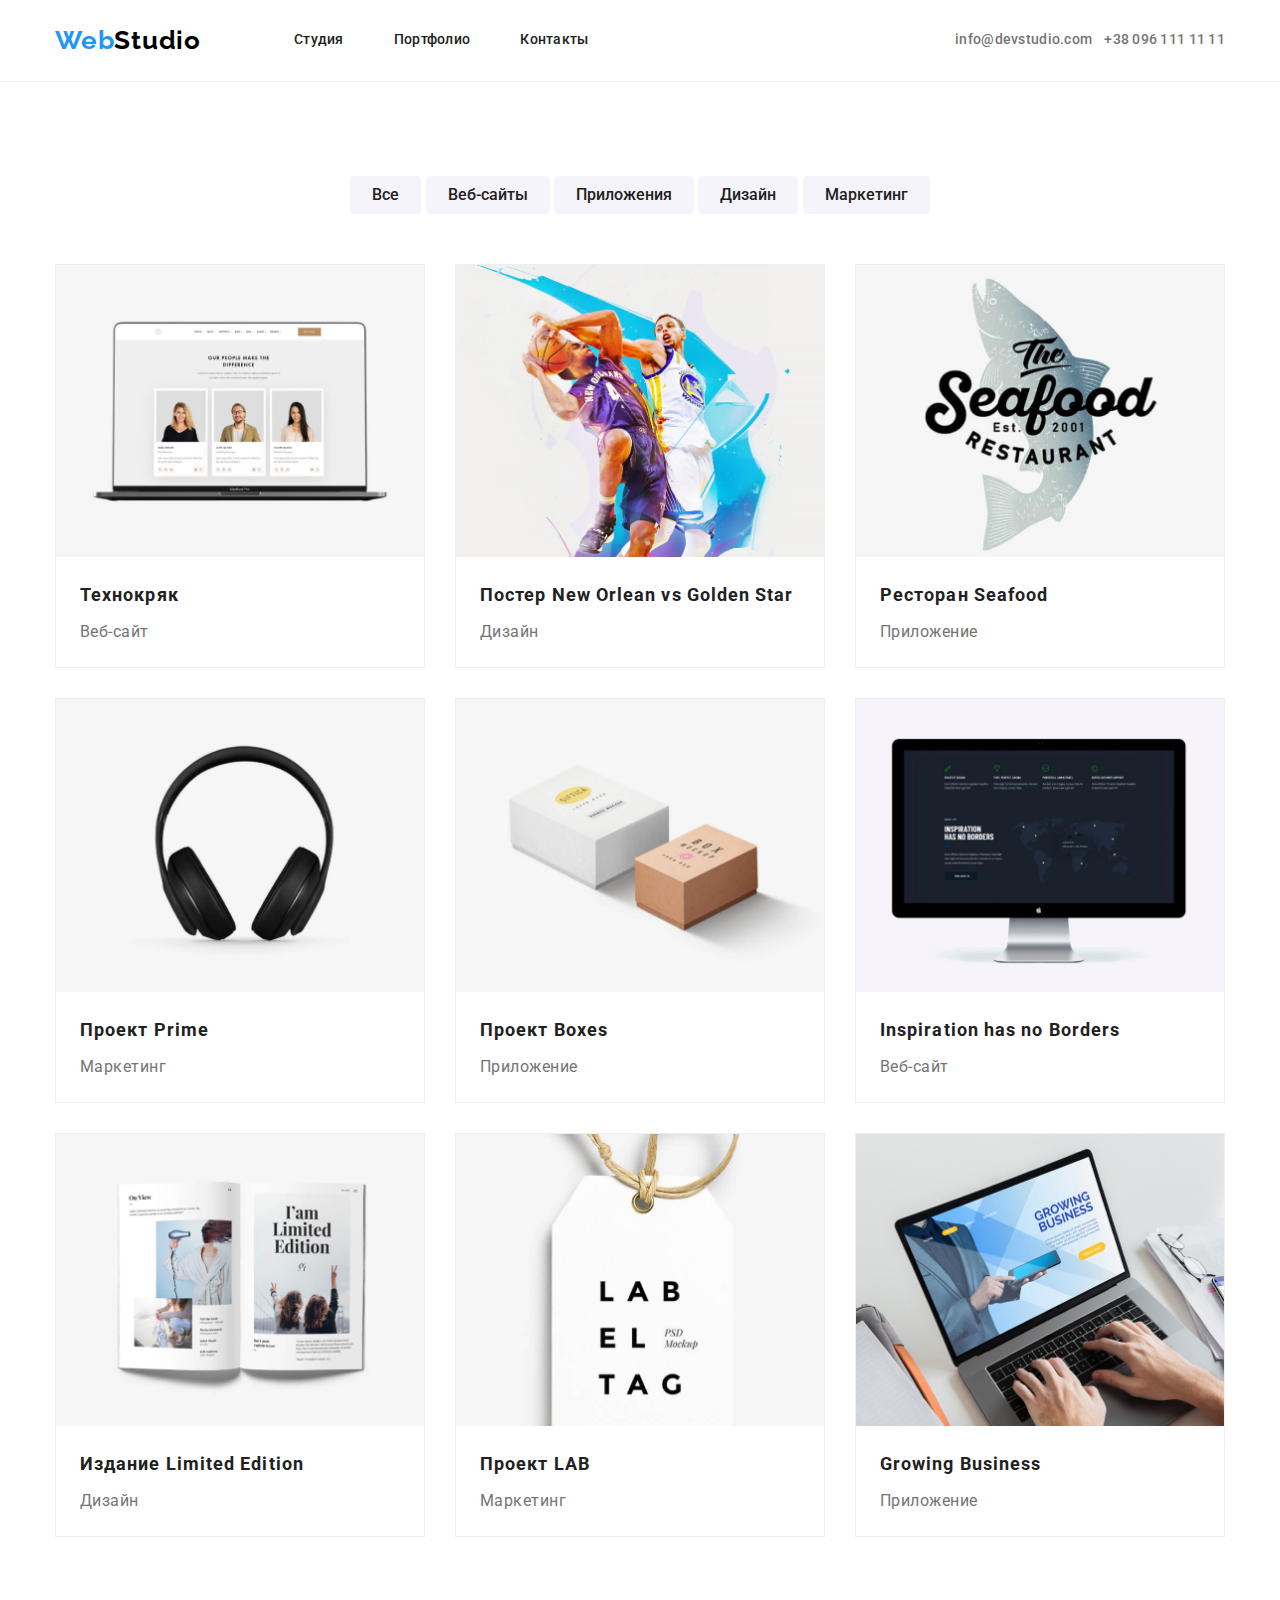
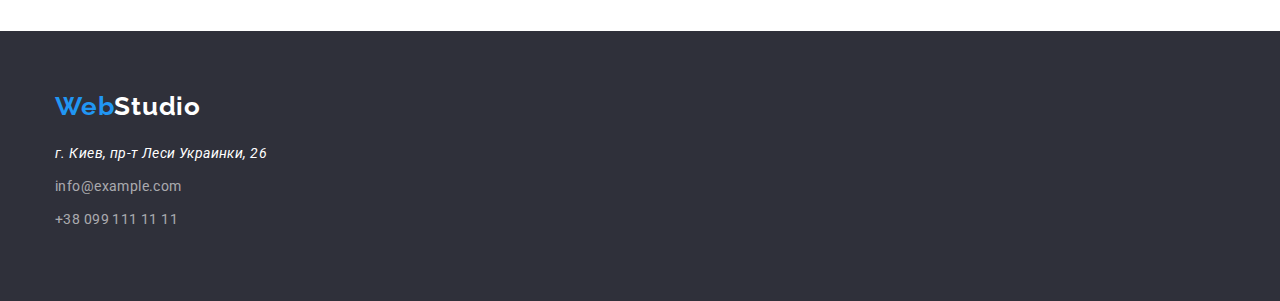
==== portfolio.html @ c539d8d0 "hw" ====
<!DOCTYPE html>
<html lang="ru">
  <head>
    <meta charset="UTF-8" />
    <meta http-equiv="X-UA-Compatible" content="IE=edge" />
    <meta name="viewport" content="width=device-width, initial-scale=1.0" />
    <title>Document</title>
    <link
      href="https://fonts.googleapis.com/css2?family=Raleway:wght@700&family=Roboto:wght@400;500;700;900&display=swap"
      rel="stylesheet"
    />
    <link
      rel="stylesheet"
      href="https://cdnjs.cloudflare.com/ajax/libs/modern-normalize/1.1.0/modern-normalize.min.css"
    />
    <link rel="stylesheet" href="css/style.css" />
  </head>
  <body>
    <header>
      <div class="container main-nav">
        <a class="logo" href="index.html" lang="en"
          >Web<span class="black_studio">Studio</span></a
        >
        <nav class="nav">
          <ul class="header_list">
            <li class="header_item">
              <a class="link" href="index.html">Студия</a>
            </li>
            <li class="header_item">
              <a class="link" href="./portfolio.html">Портфолио</a>
            </li>
            <li class="header_item">
              <a class="link" href="#contacts">Контакты</a>
            </li>
          </ul>
        </nav>
        <ul class="list_info">
          <li class="info_item">
            <a href="mailto:info@devstudio.com">info@devstudio.com</a>
          </li>
          <li class="info_item">
            <a href="tel:+380961111111">+38 096 111 11 11</a>
          </li>
        </ul>
      </div>
    </header>
    <main>
      <section class="portfolio">
        <div class="container">
          <h1 class="main_title">Portfolio</h1>
          <ul class="btn_list">
            <li class="btn_item"><button type="button">Все</button></li>
            <li class="btn_item">
              <button type="button">Веб-сайты</button>
            </li>
            <li class="btn_item">
              <button type="button">Приложения</button>
            </li>
            <li class="btn_item"><button type="button">Дизайн</button></li>
            <li class="btn_item">
              <button type="button">Маркетинг</button>
            </li>
          </ul>
        </div>
        <div class="container">
          <ul class="img_list">
            <li class="list_item_portfolio">
              <a href="portfolio.html"
                ><img
                  class="img_item_portfolio"
                  src="./images/portfolio1.jpg"
                  width="370"
                  alt="notebook"
                />
                <h2 class="portfolio_title">Технокряк</h2>
                <p class="text_item">Веб-сайт</p></a
              >
            </li>
            <li class="list_item_portfolio">
              <a href="portfolio.html"
                ><img
                  class="img_item_portfolio"
                  src="./images/portfolio2.jpg"
                  width="370"
                  alt="poster"
                />
                <h2 class="portfolio_title">
                  Постер New Orlean vs Golden Star
                </h2>
                <p class="text_item">Дизайн</p></a
              >
            </li>
            <li class="list_item_portfolio">
              <a href="portfolio.html"
                ><img
                  class="img_item_portfolio"
                  src="./images/portfolio3.jpg"
                  width="370"
                  alt="restaurant"
                />
                <h2 class="portfolio_title">Ресторан Seafood</h2>
                <p class="text_item">Приложение</p></a
              >
            </li>
            <li class="list_item_portfolio">
              <a href="portfolio.html">
                <img
                  class="img_item_portfolio"
                  src="./images/portfolio4.jpg"
                  width="370"
                  alt="headphones"
                />
                <h2 class="portfolio_title">Проект Prime</h2>
                <p class="text_item">Маркетинг</p></a
              >
            </li>
            <li class="list_item_portfolio">
              <a href="portfolio.html"
                ><img
                  class="img_item_portfolio"
                  src="./images/portfolio5.jpg"
                  width="370"
                  alt="boxes"
                />
                <h2 class="portfolio_title">Проект Boxes</h2>
                <p class="text_item">Приложение</p></a
              >
            </li>
            <li class="list_item_portfolio">
              <a href="portfolio.html"
                ><img
                  class="img_item_portfolio"
                  src="./images/portfolio6.jpg"
                  width="370"
                  alt="computer
            screen"
                />
                <h2 class="portfolio_title">Inspiration has no Borders</h2>
                <p class="text_item">Веб-сайт</p></a
              >
            </li>
            <li class="list_item_portfolio">
              <a href="portfolio.html">
                <img
                  class="img_item_portfolio"
                  src="./images/portfolio7.jpg"
                  width="370"
                  alt="book limited
            edition"
                />
                <h2 class="portfolio_title">Издание Limited Edition</h2>
                <p class="text_item">Дизайн</p></a
              >
            </li>
            <li class="list_item_portfolio">
              <a href="portfolio.html">
                <img
                  class="img_item_portfolio"
                  src="./images/portfolio8.jpg"
                  width="370"
                  alt="tag"
                />
                <h2 class="portfolio_title">Проект LAB</h2>
                <p class="text_item">Маркетинг</p></a
              >
            </li>
            <li class="list_item_portfolio">
              <a href="portfolio.html"
                ><img
                  class="img_item_portfolio"
                  src="./images/portfolio9.jpg"
                  width="370"
                  alt="typing text in notebook"
                />
                <h2 class="portfolio_title">Growing Business</h2>
                <p class="text_item">Приложение</p></a
              >
            </li>
          </ul>
        </div>
      </section>
    </main>
    <footer>
      <div class="container">
        <a class="footer logo" href="portfolio.html" lang="en"
          >Web<span class="white_studio">Studio</span></a
        >
        <address class="contacts" id="contacts">
          г. Киев, пр-т Леси Украинки, 26
        </address>
        <ul class="list_footer">
          <li><a href="mailto:info@example.com">info@example.com</a></li>
          <li><a href="tel:+3809991111111">+38 099 111 11 11</a></li>
        </ul>
      </div>
    </footer>
  </body>
</html>
---- css/style.css ----
body {
  font-family: Roboto, sans-serif;
  color: #212121;
}

li,
h2,
a {
  list-style: none;
  text-decoration: none;
  color: #212121;
}
h1,
h2,
h3,
h4,
h5,
h6,
ul,
p {
  margin-top: 0;
  margin-bottom: 0;
  padding-left: 0;
}

img {
  display: block;
  max-width: 100%;
  height: auto;
}

.section {
  padding-bottom: 94px;
  padding-top: 94px;
}

.section.function {
  padding-bottom: 0;
}

.section.team {
  background-color: #f5f4fa;
}

.portfolio {
  padding-top: 94px;
  padding-bottom: 94px;
  border-top: 1px solid #ececec;
}

.container {
  width: 1200px;
  padding-right: 15px;
  padding-left: 15px;
  margin-left: auto;
  margin-right: auto;
}

/* Общий header */

.main-nav {
  display: flex;
  align-items: center;
}

.logo {
  font-family: Raleway;
  font-size: 26px;
  font-weight: 700;

  line-height: 1.19;
  letter-spacing: 0.03em;
  text-align: left;
  color: #2196f3;

  padding-top: 25px;
  padding-bottom: 25px;
}

.black_studio {
  font-size: 26px;
  font-weight: 700;
  line-height: 1.19;
  letter-spacing: 0.03em;
  color: #000000;
}

.nav {
  margin-left: 93px;
}

.header_list {
  font-size: 14px;
  font-weight: 500;
  line-height: 1.14;
  letter-spacing: 0.02em;

  display: flex;
}

.header_item .link {
  display: block;
  padding-top: 10px;
  padding-bottom: 10px;
}

.header_item:not(:last-child) {
  margin-right: 50px;
}

.list_info {
  display: flex;
  margin-left: auto;
}

.info_item:not(:last-child) {
  margin-right: 12px;
}

.main_title {
  position: absolute;
  clip: rect(0, 0, 0, 0);
  width: 1px;
  height: 1px;
  margin: -1px;
}

.btn_list {
  font-size: 16px;
  font-weight: 500;
  line-height: 1.62;
  letter-spacing: 0.03em;
  text-align: center;
}

.btn_item {
  display: inline-block;
  margin-bottom: 50px;
}

.header_item a,
.info_item a {
  text-decoration: none;
  color: #212121;
}

.header_item a:focus,
.header_item a:hover {
  color: #2196f3;
}

.list_info {
  font-family: Roboto;
  font-weight: 500;
  font-size: 14px;
  line-height: 1.14;
  letter-spacing: 0.02em;
  margin-top: 0;
  margin-bottom: 0;
}

.info_item a {
  color: #757575;
  font-family: Roboto;
  font-size: 14px;
  font-weight: 500;
  line-height: 1.14;
  letter-spacing: 0.02em;
}

.info_item a:focus,
.info_item a:hover {
  color: #2196f3;
}

/* Studio main */

.hero {
  background-color: #2f303a;
  color: #ffffff;
  margin-top: 0;
  margin-bottom: 0;
  text-align: center;
  padding-top: 200px;
  padding-bottom: 200px;
}

.hero h1 {
  font-family: Roboto;
  font-size: 44px;
  font-weight: 900;
  line-height: 1.36;
  letter-spacing: 0.06em;
  text-transform: uppercase;

  max-width: 650px;
  margin: 0 auto;
  margin-bottom: 30px;
}

.hero_button:hover,
.hero_button:focus {
  background-color: #188ce8;
}

.hero_button {
  display: inline-block;
  font-family: Roboto;
  font-size: 16px;
  font-weight: 700;
  line-height: 1.87;
  letter-spacing: 0.06em;
  border-radius: 4px;
  background-color: #2196f3;
  color: #ffffff;
  border: 0;
  width: 200px;
  height: 50px;
}

.function_title {
  position: absolute;
  clip: rect(0 0 0 0);
  width: 1px;
  height: 1px;
  margin: -1px;
}

.function_list {
  display: flex;
  justify-content: space-between;
}

.function_item {
  width: 270px;
}

.function_item > h3 {
  font-family: Roboto;
  font-size: 14px;
  font-weight: 700;
  line-height: 1.14;
  letter-spacing: 0.03em;
  text-align: left;
  text-transform: uppercase;
  color: #212121;
  margin-bottom: 10px;
}

.function_text {
  font-family: Roboto;
  font-size: 14px;
  font-weight: 400;
  line-height: 1.71;
  letter-spacing: 0.03em;
  text-align: left;
  color: #757575;
}

.classes_list {
  display: flex;
}

.img_classes {
  width: 370px;
}

.classes_item:not(:last-child) {
  margin-right: 30px;
}

/* Section "Наша команда" */

.main_heading {
  font-size: 36px;
  line-height: 1.16;
  text-align: center;
  letter-spacing: 0.03em;
  margin-bottom: 50px;
}

.team_list {
  display: flex;
}

.team_item {
  background-color: #ffffff;
  box-shadow: 0px 1px 3px rgba(0, 0, 0, 0.12), 0px 1px 1px rgba(0, 0, 0, 0.14),
    0px 2px 1px rgba(0, 0, 0, 0.2);
  border-radius: 0px 0px 4px 4px;
}

.img_team {
  width: 270px;

  margin-bottom: 30px;
}

.team_item:not(:last-child) {
  margin-right: 30px;
}

.team_item > h3 {
  font-family: Roboto;
  font-size: 16px;
  font-weight: 500;
  line-height: 1.18;
  letter-spacing: 0.03em;
  text-align: center;
  color: #212121;

  margin-bottom: 10px;
}

.team_item > p {
  font-family: Roboto;
  font-size: 16px;
  font-weight: 400;
  line-height: 1.18;
  letter-spacing: 0.03em;
  text-align: center;
  color: #757575;

  margin-bottom: 30px;
}

/* Общий footer */

footer {
  background-color: #2f303a;
  padding-top: 60px;
  padding-bottom: 60px;
}

address {
  font-family: Roboto;
  font-size: 14px;
  line-height: 1.71;
  letter-spacing: 0.03em;
  color: #ffffff;
}

.footer.logo {
  display: inline-block;
  margin-bottom: 20px;
  padding: 0;
}

.contacts {
  margin-bottom: 9px;
}

.white_studio {
  font-family: Raleway;
  font-size: 26px;
  font-weight: 700;
  line-height: 1.19;
  letter-spacing: 0.03em;
  color: #ffffff;
}

.list_footer a {
  display: inline-block;
  font-family: Roboto;
  font-size: 14px;
  font-weight: 400;
  line-height: 1.71;
  letter-spacing: 0.03em;
  text-align: left;
  color: rgba(255, 255, 255, 0.6);
  margin-bottom: 9px;
}

/* Portfolio main */

.btn_item > button {
  cursor: pointer;
  font-family: Roboto;
  font-weight: 500;
  font-size: 16px;
  line-height: 1.62;
  background-color: #f5f4fa;
  color: #212121;
  border: none;
  border-radius: 4px;
  height: 38px;
  padding-right: 22px;
  padding-left: 22px;
}

.btn_item > button:focus,
.btn_item > button:hover {
  color: #ffffff;
  background-color: #2196f3;

  box-shadow: 0px 3px 1px rgba(0, 0, 0, 0.1), 0px 1px 2px rgba(0, 0, 0, 0.08),
    0px 2px 2px rgba(0, 0, 0, 0.12);
}

.list_item_portfolio {
  width: 370px;
  margin-right: 30px;
  border: 1px solid #eeeeee;
}

.img_list {
  display: flex;
  flex-wrap: wrap;
}

.list_item_portfolio > a {
  display: inline-block;
}

.list_item_portfolio:nth-child(-n + 6) {
  margin-bottom: 30px;
}

.list_item_portfolio:nth-child(3n) {
  margin-right: 0;
}

.img_item_portfolio {
  min-width: 370;
  margin-bottom: 20px;
}

.text_item {
  font-family: Roboto;
  font-size: 16px;
  font-weight: 400;
  line-height: 1.87;
  letter-spacing: 0.03em;
  color: #757575;
  margin-bottom: 20px;
  margin-left: 24px;
  margin-right: 24px;
}

.portfolio_title {
  font-size: 18px;
  font-weight: 700;
  line-height: 2;
  letter-spacing: 0.06em;
  margin-bottom: 4px;
  padding-left: 24px;
  padding-right: 24px;
}
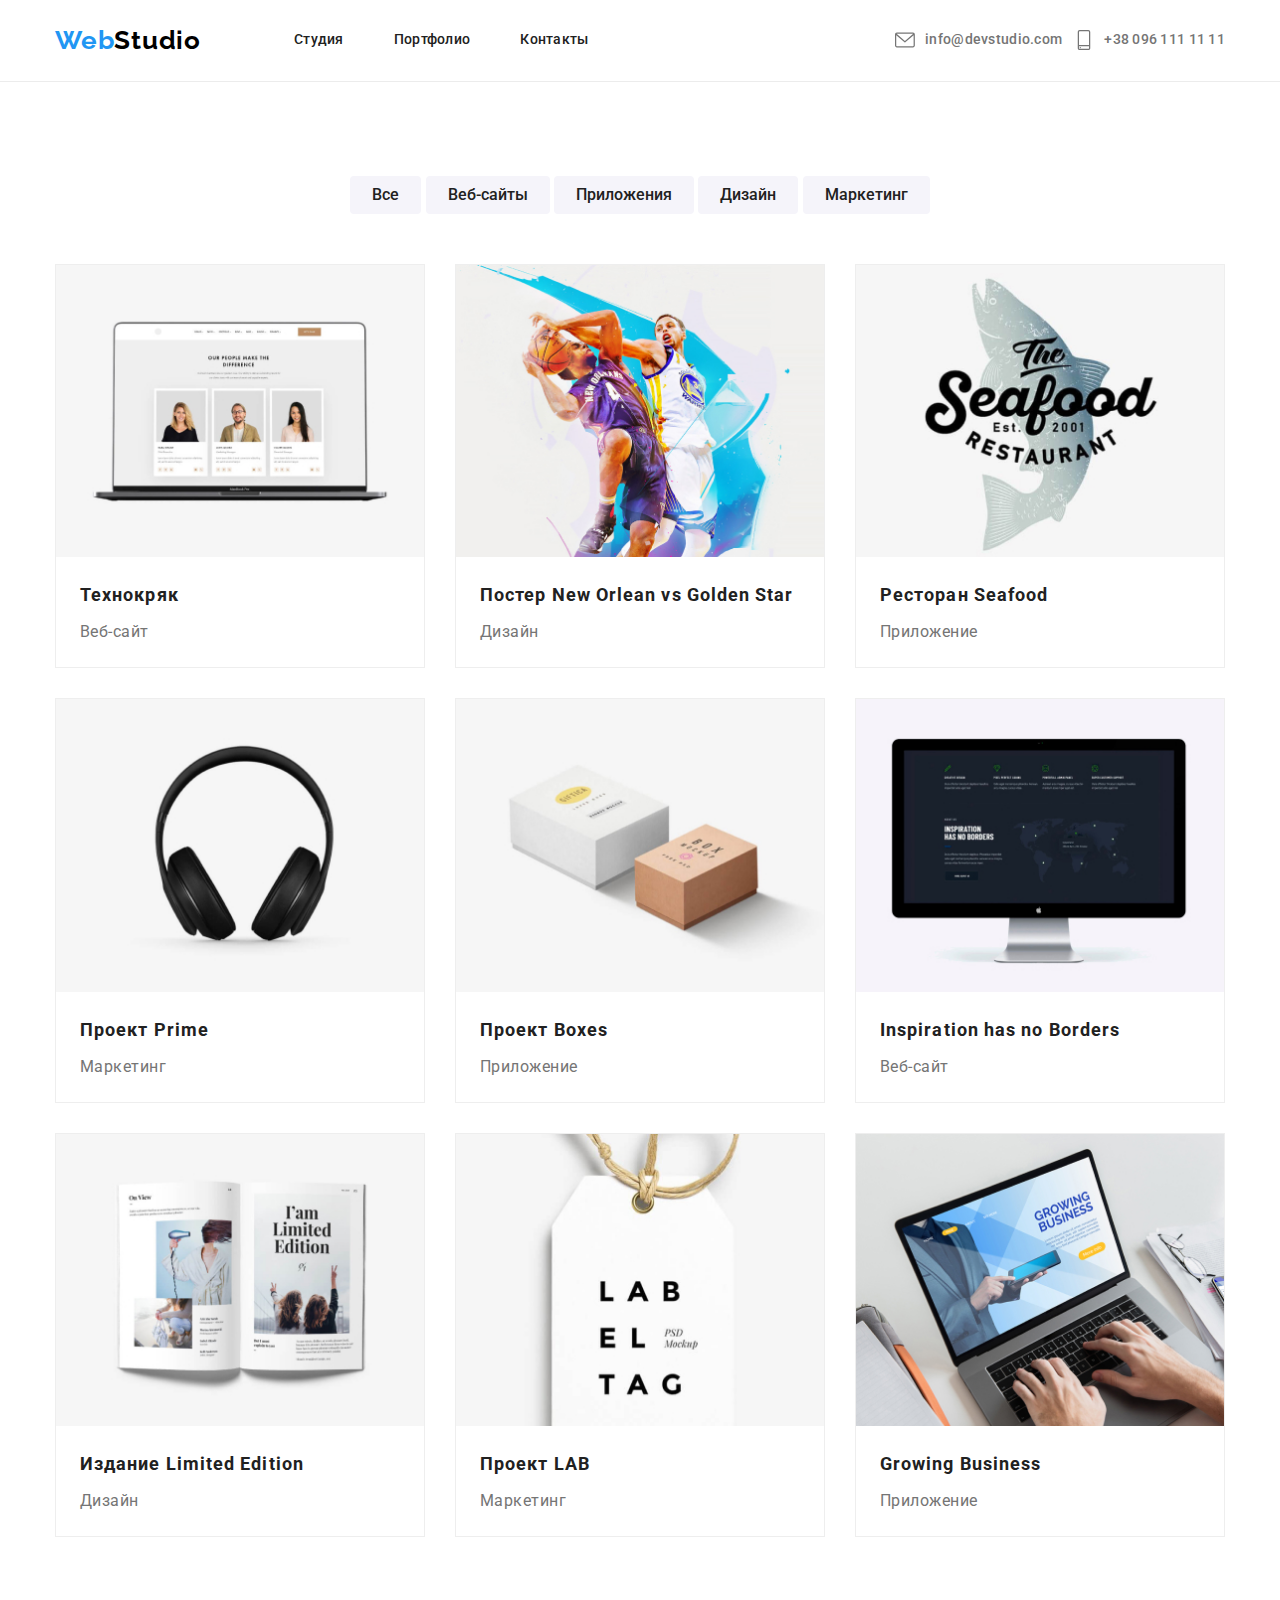
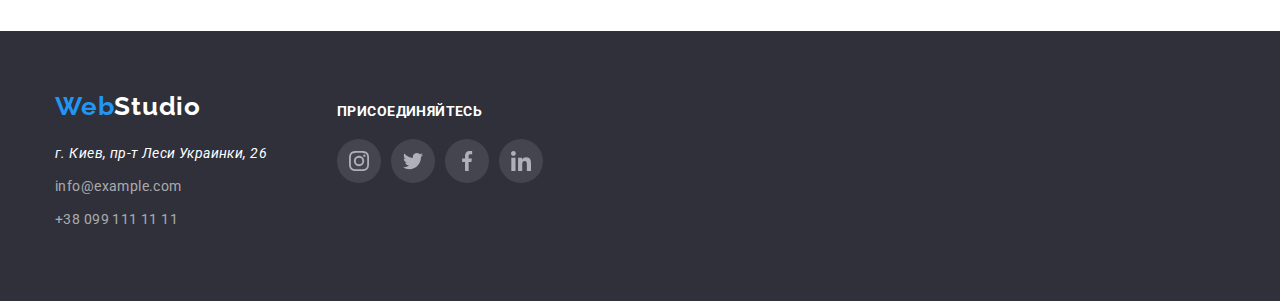
==== commit f42780ed: "svg elements" ====
--- a/portfolio.html
+++ b/portfolio.html
@@ -36,10 +36,22 @@
         </nav>
         <ul class="list_info">
           <li class="info_item">
-            <a href="mailto:info@devstudio.com">info@devstudio.com</a>
+            <a class="info_link" href="mailto:info@devstudio.com"
+              ><svg class="info_icon">
+                <use
+                  href="./images/symbol-defs1.svg#icon-envelope-hover"
+                ></use></svg
+              >info@devstudio.com</a
+            >
           </li>
           <li class="info_item">
-            <a href="tel:+380961111111">+38 096 111 11 11</a>
+            <a class="info_link" href="tel:+380961111111"
+              ><svg class="info_icon">
+                <use
+                  href="./images/symbol-defs1.svg#icon-smartphone"
+                ></use></svg
+              >+38 096 111 11 11</a
+            >
           </li>
         </ul>
       </div>
@@ -181,17 +193,57 @@
       </section>
     </main>
     <footer>
-      <div class="container">
-        <a class="footer logo" href="portfolio.html" lang="en"
-          >Web<span class="white_studio">Studio</span></a
-        >
-        <address class="contacts" id="contacts">
-          г. Киев, пр-т Леси Украинки, 26
-        </address>
-        <ul class="list_footer">
-          <li><a href="mailto:info@example.com">info@example.com</a></li>
-          <li><a href="tel:+3809991111111">+38 099 111 11 11</a></li>
-        </ul>
+      <div class="container footer">
+        <div class="footer_contacts">
+          <a class="footer logo" href="index.html" lang="en"
+            >Web<span class="white_studio">Studio</span></a
+          >
+          <address class="contacts" id="contacts">
+            г. Киев, пр-т Леси Украинки, 26
+          </address>
+          <ul class="list_footer">
+            <li><a href="mailto:info@example.com">info@example.com</a></li>
+            <li><a href="tel:+3809991111111">+38 099 111 11 11</a></li>
+          </ul>
+        </div>
+
+        <div class="footer_icons">
+          <h2>Присоединяйтесь</h2>
+          <ul class="icon_list">
+            <li class="footer icon_item">
+              <a class="footer icon_link"
+                ><svg class="footer icon">
+                  <use
+                    href="./images/symbol-defs1.svg#icon-instagram2"
+                  ></use></svg
+              ></a>
+            </li>
+            <li class="footer icon_item">
+              <a class="footer icon_link"
+                ><svg class="footer icon">
+                  <use
+                    href="./images/symbol-defs1.svg#icon-twitter1"
+                  ></use></svg
+              ></a>
+            </li>
+            <li class="footer icon_item">
+              <a class="footer icon_link"
+                ><svg class="footer icon">
+                  <use
+                    href="./images/symbol-defs1.svg#icon-facebook1"
+                  ></use></svg
+              ></a>
+            </li>
+            <li class="footer icon_item">
+              <a class="footer icon_link"
+                ><svg class="footer icon">
+                  <use
+                    href="./images/symbol-defs1.svg#icon-linkedin1"
+                  ></use></svg
+              ></a>
+            </li>
+          </ul>
+        </div>
       </div>
     </footer>
   </body>
--- a/css/style.css
+++ b/css/style.css
@@ -117,6 +117,23 @@
   margin-right: 12px;
 }
 
+.info_link:focus,
+.info_link:hover {
+  color: #2196f3;
+}
+
+.info_icon {
+  width: 20px;
+  height: 20px;
+  fill: #757575;
+  margin-right: 10px;
+}
+
+.info_link:hover .info_icon,
+.info_icon:focus {
+  fill: #2196f3;
+}
+
 .main_title {
   position: absolute;
   clip: rect(0, 0, 0, 0);
@@ -160,6 +177,9 @@
 }
 
 .info_item a {
+  display: inline-block;
+  display: flex;
+  align-items: center;
   color: #757575;
   font-family: Roboto;
   font-size: 14px;
@@ -168,16 +188,19 @@
   letter-spacing: 0.02em;
 }
 
-.info_item a:focus,
-.info_item a:hover {
-  color: #2196f3;
-}
-
 /* Studio main */
 
 .hero {
+  background-image: linear-gradient(
+      to right,
+      rgba(47, 48, 58, 0.4),
+      rgba(47, 48, 58, 0.4)
+    ),
+    url(../images/bcg_hero.jpg);
   background-color: #2f303a;
   color: #ffffff;
+
+  max-width: 1600px;
   margin-top: 0;
   margin-bottom: 0;
   text-align: center;
@@ -235,6 +258,23 @@
   width: 270px;
 }
 
+.function_icon {
+  border-radius: 4px;
+  background-color: #f5f4fa;
+  width: 270px;
+  padding-top: 25px;
+  padding-bottom: 25px;
+  margin-bottom: 30px;
+}
+
+.function_icon > svg {
+  margin-left: auto;
+  margin-right: auto;
+  display: block;
+  width: 70px;
+  height: 70px;
+}
+
 .function_item > h3 {
   font-family: Roboto;
   font-size: 14px;
@@ -259,6 +299,7 @@
 
 .classes_list {
   display: flex;
+  margin-top: 50px;
 }
 
 .img_classes {
@@ -267,6 +308,46 @@
 
 .classes_item:not(:last-child) {
   margin-right: 30px;
+}
+
+.clients > h2 {
+  text-align: center;
+  margin-bottom: 50px;
+  font-size: 36px;
+  line-height: 1.16;
+  letter-spacing: 0.03em;
+}
+
+.client_list {
+  display: flex;
+}
+
+.client_list_item {
+  margin-left: auto;
+  margin-right: auto;
+}
+
+.client_link {
+  display: inline-block;
+  padding: 16px 32px;
+  border: #afb1b8 1px solid;
+  border-radius: 4px;
+}
+
+.client_icon {
+  width: 106px;
+  height: 60px;
+  fill: #afb1b8;
+}
+
+.client_link:hover,
+.client_link:focus {
+  border: #2196f3 1px solid;
+}
+
+.client_link:hover .client_icon,
+.client_icon:focus {
+  fill: #2196f3;
 }
 
 /* Section "Наша команда" */
@@ -324,6 +405,46 @@
   margin-bottom: 30px;
 }
 
+.icon_list {
+  display: flex;
+  justify-content: center;
+  margin-bottom: 30px;
+}
+
+.icon_item:not(:last-child) {
+  margin-right: 10px;
+}
+
+.icon_item {
+  width: 44px;
+  height: 44px;
+}
+
+.icon_link {
+  border-radius: 50%;
+  width: 100%;
+  height: 100%;
+  display: flex;
+  justify-content: center;
+  align-items: center;
+}
+
+.icon {
+  width: 20px;
+  height: 20px;
+  fill: #afb1b8;
+}
+
+.icon_link:hover,
+.icon_link:focus {
+  background-color: #2196f3;
+}
+
+.icon_link:hover .icon,
+.icon_link:focus .icon {
+  fill: #ffffff;
+}
+
 /* Общий footer */
 
 footer {
@@ -369,6 +490,35 @@
   text-align: left;
   color: rgba(255, 255, 255, 0.6);
   margin-bottom: 9px;
+}
+
+.container.footer {
+  display: flex;
+}
+
+.footer_icons {
+  display: block;
+  margin-left: 70px;
+  margin-top: 12px;
+}
+
+.footer_icons > h2 {
+  margin-bottom: 20px;
+  text-transform: uppercase;
+  font-size: 14px;
+  color: #fff;
+  line-height: 16px;
+  letter-spacing: 0.03em;
+}
+
+.footer.icon_link {
+  background-color: rgba(255, 255, 255, 0.1);
+  border-radius: 50%;
+}
+
+.footer.icon_link:hover,
+.footer.icon_link:focus {
+  background-color: #2196f3;
 }
 
 /* Portfolio main */
@@ -403,6 +553,11 @@
   border: 1px solid #eeeeee;
 }
 
+.list_item_portfolio:hover,
+.list_item_portfolio:focus {
+  box-shadow: 0px 4px 4px 0px #00000040;
+}
+
 .img_list {
   display: flex;
   flex-wrap: wrap;
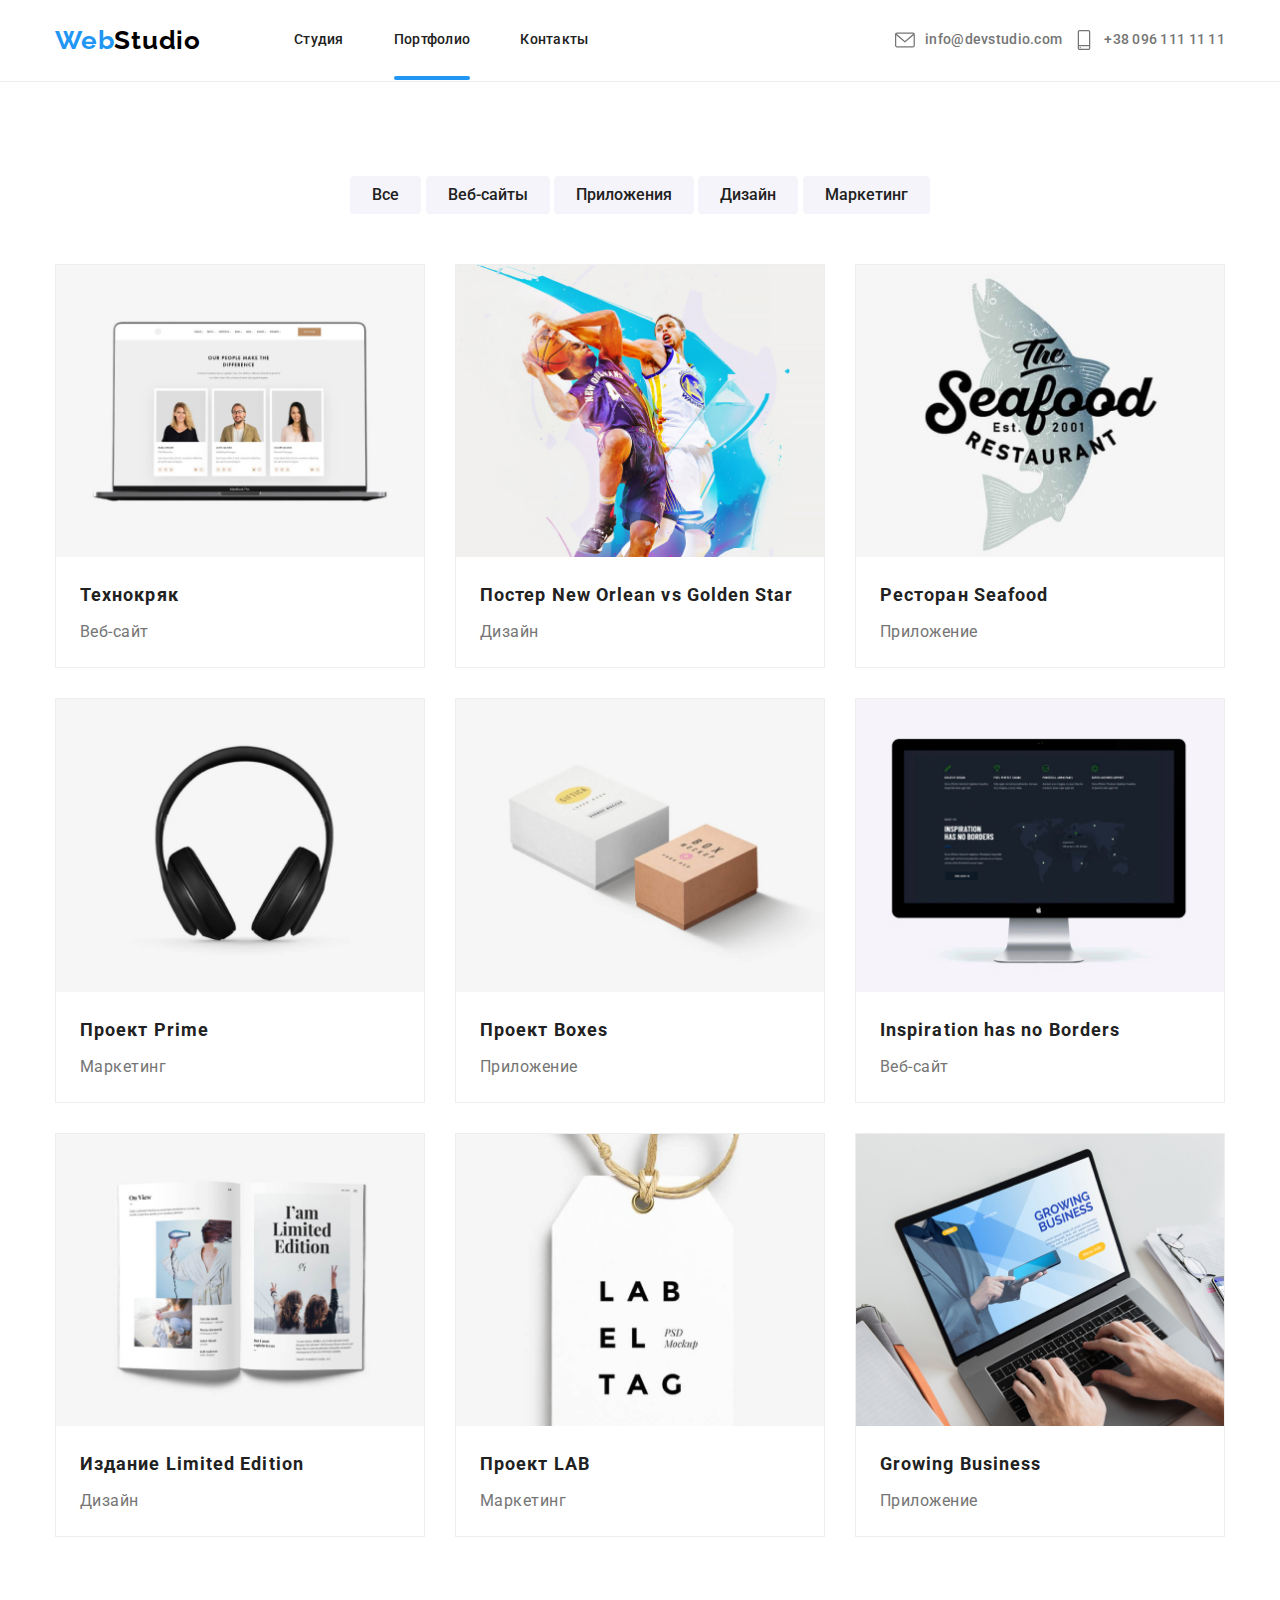
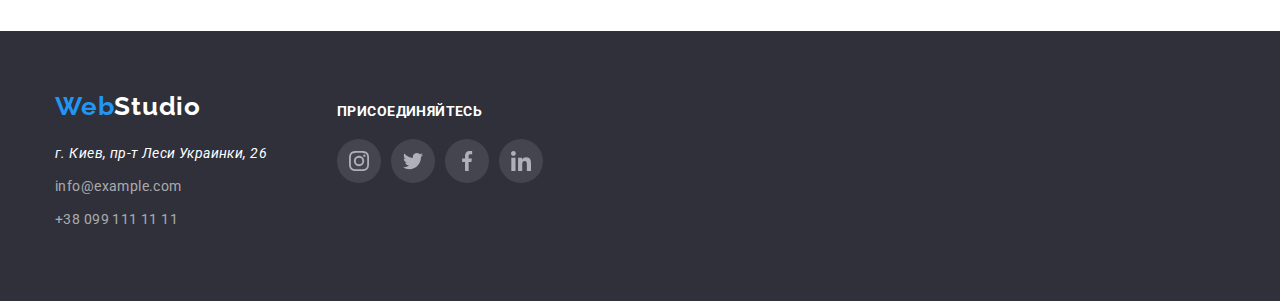
==== commit 9ad88acb: "new commit" ====
--- a/portfolio.html
+++ b/portfolio.html
@@ -27,7 +27,7 @@
               <a class="link" href="index.html">Студия</a>
             </li>
             <li class="header_item">
-              <a class="link" href="./portfolio.html">Портфолио</a>
+              <a class="link link_style" href="./portfolio.html">Портфолио</a>
             </li>
             <li class="header_item">
               <a class="link" href="#contacts">Контакты</a>
@@ -78,24 +78,38 @@
           <ul class="img_list">
             <li class="list_item_portfolio">
               <a href="portfolio.html"
-                ><img
-                  class="img_item_portfolio"
-                  src="./images/portfolio1.jpg"
-                  width="370"
-                  alt="notebook"
-                />
+                ><div class="item_wrapper">
+                  <img
+                    class="img_item_portfolio"
+                    src="./images/portfolio1.jpg"
+                    width="370"
+                    alt="notebook"
+                  />
+                  <p>
+                    Технокряк это современная площадка распространения
+                    коронавируса. Компании используют эту платформу для
+                    цифрового шпионажа и атак на защищённые сервера конкурентов.
+                  </p>
+                </div>
                 <h2 class="portfolio_title">Технокряк</h2>
                 <p class="text_item">Веб-сайт</p></a
               >
             </li>
             <li class="list_item_portfolio">
               <a href="portfolio.html"
-                ><img
-                  class="img_item_portfolio"
-                  src="./images/portfolio2.jpg"
-                  width="370"
-                  alt="poster"
-                />
+                ><div class="item_wrapper">
+                  <img
+                    class="img_item_portfolio"
+                    src="./images/portfolio2.jpg"
+                    width="370"
+                    alt="poster"
+                  />
+                  <p>
+                    Технокряк это современная площадка распространения
+                    коронавируса. Компании используют эту платформу для
+                    цифрового шпионажа и атак на защищённые сервера конкурентов.
+                  </p>
+                </div>
                 <h2 class="portfolio_title">
                   Постер New Orlean vs Golden Star
                 </h2>
@@ -104,86 +118,138 @@
             </li>
             <li class="list_item_portfolio">
               <a href="portfolio.html"
-                ><img
-                  class="img_item_portfolio"
-                  src="./images/portfolio3.jpg"
-                  width="370"
-                  alt="restaurant"
-                />
+                ><div class="item_wrapper">
+                  <img
+                    class="img_item_portfolio"
+                    src="./images/portfolio3.jpg"
+                    width="370"
+                    alt="restaurant"
+                  />
+                  <p>
+                    Технокряк это современная площадка распространения
+                    коронавируса. Компании используют эту платформу для
+                    цифрового шпионажа и атак на защищённые сервера конкурентов.
+                  </p>
+                </div>
                 <h2 class="portfolio_title">Ресторан Seafood</h2>
                 <p class="text_item">Приложение</p></a
               >
             </li>
             <li class="list_item_portfolio">
-              <a href="portfolio.html">
-                <img
-                  class="img_item_portfolio"
-                  src="./images/portfolio4.jpg"
-                  width="370"
-                  alt="headphones"
-                />
+              <a href="portfolio.html"
+                ><div class="item_wrapper">
+                  <img
+                    class="img_item_portfolio"
+                    src="./images/portfolio4.jpg"
+                    width="370"
+                    alt="headphones"
+                  />
+                  <p>
+                    Технокряк это современная площадка распространения
+                    коронавируса. Компании используют эту платформу для
+                    цифрового шпионажа и атак на защищённые сервера конкурентов.
+                  </p>
+                </div>
+
                 <h2 class="portfolio_title">Проект Prime</h2>
                 <p class="text_item">Маркетинг</p></a
               >
             </li>
             <li class="list_item_portfolio">
               <a href="portfolio.html"
-                ><img
-                  class="img_item_portfolio"
-                  src="./images/portfolio5.jpg"
-                  width="370"
-                  alt="boxes"
-                />
+                ><div class="item_wrapper">
+                  <img
+                    class="img_item_portfolio"
+                    src="./images/portfolio5.jpg"
+                    width="370"
+                    alt="boxes"
+                  />
+                  <p>
+                    Технокряк это современная площадка распространения
+                    коронавируса. Компании используют эту платформу для
+                    цифрового шпионажа и атак на защищённые сервера конкурентов.
+                  </p>
+                </div>
                 <h2 class="portfolio_title">Проект Boxes</h2>
                 <p class="text_item">Приложение</p></a
               >
             </li>
             <li class="list_item_portfolio">
               <a href="portfolio.html"
-                ><img
-                  class="img_item_portfolio"
-                  src="./images/portfolio6.jpg"
-                  width="370"
-                  alt="computer
+                ><div class="item_wrapper">
+                  <img
+                    class="img_item_portfolio"
+                    src="./images/portfolio6.jpg"
+                    width="370"
+                    alt="computer
             screen"
-                />
+                  />
+                  <p>
+                    Технокряк это современная площадка распространения
+                    коронавируса. Компании используют эту платформу для
+                    цифрового шпионажа и атак на защищённые сервера конкурентов.
+                  </p>
+                </div>
                 <h2 class="portfolio_title">Inspiration has no Borders</h2>
                 <p class="text_item">Веб-сайт</p></a
               >
             </li>
             <li class="list_item_portfolio">
-              <a href="portfolio.html">
-                <img
-                  class="img_item_portfolio"
-                  src="./images/portfolio7.jpg"
-                  width="370"
-                  alt="book limited
-            edition"
-                />
+              <a href="portfolio.html"
+                ><div class="item_wrapper">
+                  <img
+                    class="img_item_portfolio"
+                    src="./images/portfolio7.jpg"
+                    width="370"
+                    alt="book limited
+          edition"
+                  />
+                  <p>
+                    Технокряк это современная площадка распространения
+                    коронавируса. Компании используют эту платформу для
+                    цифрового шпионажа и атак на защищённые сервера конкурентов.
+                  </p>
+                </div>
+
                 <h2 class="portfolio_title">Издание Limited Edition</h2>
                 <p class="text_item">Дизайн</p></a
               >
             </li>
             <li class="list_item_portfolio">
-              <a href="portfolio.html">
-                <img
-                  class="img_item_portfolio"
-                  src="./images/portfolio8.jpg"
-                  width="370"
-                  alt="tag"
-                />
+              <a href="portfolio.html"
+                ><div class="item_wrapper">
+                  <img
+                    class="img_item_portfolio"
+                    src="./images/portfolio8.jpg"
+                    width="370"
+                    alt="tag"
+                  />
+                  <p>
+                    Технокряк это современная площадка распространения
+                    коронавируса. Компании используют эту платформу для
+                    цифрового шпионажа и атак на защищённые сервера конкурентов.
+                  </p>
+                </div>
+
                 <h2 class="portfolio_title">Проект LAB</h2>
                 <p class="text_item">Маркетинг</p></a
               >
             </li>
             <li class="list_item_portfolio">
               <a href="portfolio.html"
-                ><img
-                  class="img_item_portfolio"
-                  src="./images/portfolio9.jpg"
-                  width="370"
-                  alt="typing text in notebook"
-                />
+                ><div class="item_wrapper">
+                  <img
+                    class="img_item_portfolio"
+                    src="./images/portfolio9.jpg"
+                    width="370"
+                    alt="typing text in notebook"
+                  />
+                  <p>
+                    Технокряк это современная площадка распространения
+                    коронавируса. Компании используют эту платформу для
+                    цифрового шпионажа и атак на защищённые сервера конкурентов.
+                  </p>
+                </div>
                 <h2 class="portfolio_title">Growing Business</h2>
                 <p class="text_item">Приложение</p></a
               >
--- a/css/style.css
+++ b/css/style.css
@@ -98,10 +98,22 @@
   display: flex;
 }
 
-.header_item .link {
+.header_item {
+  position: relative;
   display: block;
   padding-top: 10px;
   padding-bottom: 10px;
+}
+
+.link_style::after {
+  position: absolute;
+  content: '';
+  bottom: -22px;
+  left: 0;
+  background-color: #2196f3;
+  width: 100%;
+  height: 4px;
+  border-radius: 4px;
 }
 
 .header_item:not(:last-child) {
@@ -310,6 +322,26 @@
   margin-right: 30px;
 }
 
+.classes_item div {
+  position: relative;
+}
+
+.text_classes {
+  position: absolute;
+  bottom: 0;
+  left: 0;
+
+  width: 100%;
+  padding: 27px 82px;
+
+  font-size: 14px;
+  font-weight: 700;
+  line-height: 1.14;
+  text-transform: uppercase;
+  color: #ffff;
+  background-color: rgba(47, 48, 58, 0.8);
+}
+
 .clients > h2 {
   text-align: center;
   margin-bottom: 50px;
@@ -563,6 +595,36 @@
   flex-wrap: wrap;
 }
 
+.list_item_portfolio {
+  position: relative;
+}
+
+.item_wrapper {
+  position: relative;
+  overflow: hidden;
+  min-height: 294px;
+}
+
+.item_wrapper p {
+  position: absolute;
+  bottom: 0;
+  left: 0;
+  padding: 63px 24px;
+  min-width: 322px;
+  height: 100%;
+
+  font-size: 18px;
+  line-height: 28px;
+  color: #ffffff;
+  background: rgba(33, 150, 243, 0.9);
+  opacity: 0;
+}
+
+.item_wrapper p:hover,
+.item_wrapper p:focus {
+  opacity: 1;
+}
+
 .list_item_portfolio > a {
   display: inline-block;
 }
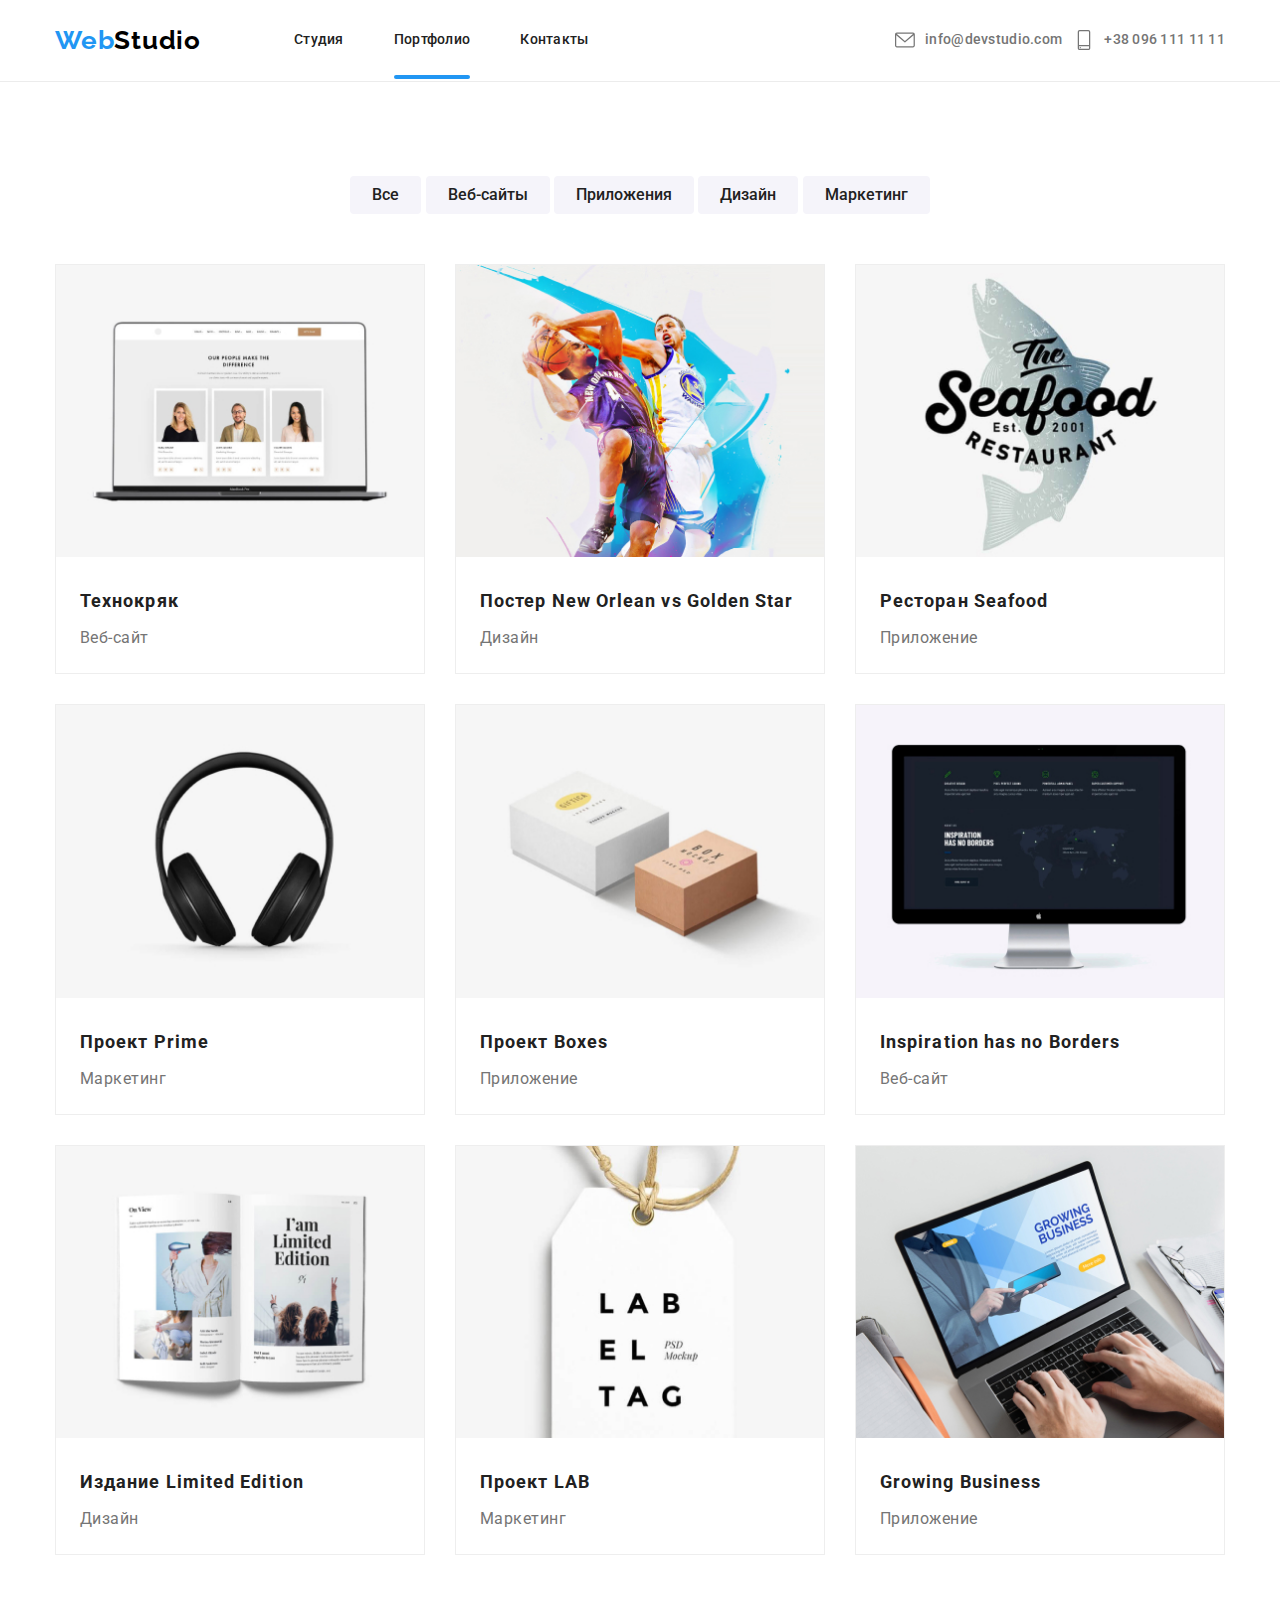
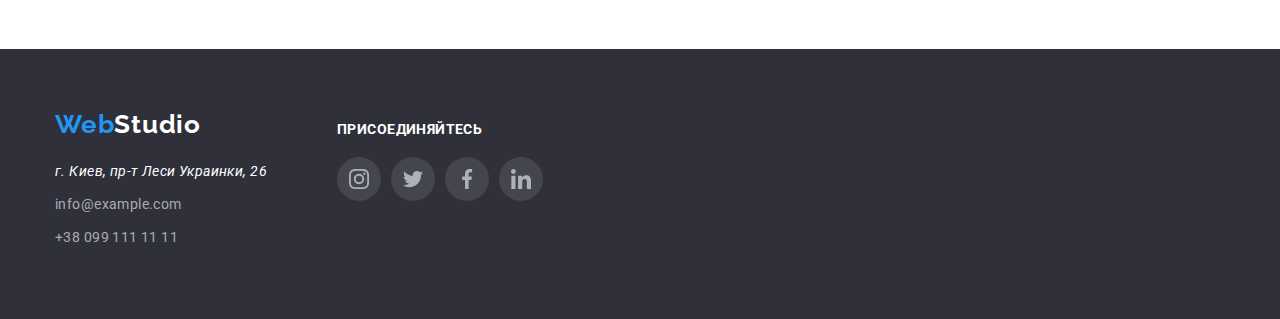
==== commit e4da7d1c: "last" ====
--- a/portfolio.html
+++ b/portfolio.html
@@ -91,9 +91,10 @@
                     цифрового шпионажа и атак на защищённые сервера конкурентов.
                   </p>
                 </div>
-                <h2 class="portfolio_title">Технокряк</h2>
-                <p class="text_item">Веб-сайт</p></a
-              >
+                <div class="bottom_wrapper"><h2 class="portfolio_title">Технокряк</h2>
+                  <p class="text_item">Веб-сайт</p></a></div>
+                
+              
             </li>
             <li class="list_item_portfolio">
               <a href="portfolio.html"
@@ -110,11 +111,12 @@
                     цифрового шпионажа и атак на защищённые сервера конкурентов.
                   </p>
                 </div>
-                <h2 class="portfolio_title">
+                <div class="bottom_wrapper"> <h2 class="portfolio_title">
                   Постер New Orlean vs Golden Star
                 </h2>
                 <p class="text_item">Дизайн</p></a
-              >
+              ></div>
+               
             </li>
             <li class="list_item_portfolio">
               <a href="portfolio.html"
@@ -131,9 +133,10 @@
                     цифрового шпионажа и атак на защищённые сервера конкурентов.
                   </p>
                 </div>
-                <h2 class="portfolio_title">Ресторан Seafood</h2>
-                <p class="text_item">Приложение</p></a
-              >
+                <div class="bottom_wrapper"> <h2 class="portfolio_title">Ресторан Seafood</h2>
+                  <p class="text_item">Приложение</p></a
+                ></div>
+               
             </li>
             <li class="list_item_portfolio">
               <a href="portfolio.html"
@@ -150,10 +153,10 @@
                     цифрового шпионажа и атак на защищённые сервера конкурентов.
                   </p>
                 </div>
-
-                <h2 class="portfolio_title">Проект Prime</h2>
-                <p class="text_item">Маркетинг</p></a
-              >
+                <div class="bottom_wrapper"><h2 class="portfolio_title">Проект Prime</h2>
+                  <p class="text_item">Маркетинг</p></a
+                ></div>
+                
             </li>
             <li class="list_item_portfolio">
               <a href="portfolio.html"
@@ -170,9 +173,10 @@
                     цифрового шпионажа и атак на защищённые сервера конкурентов.
                   </p>
                 </div>
-                <h2 class="portfolio_title">Проект Boxes</h2>
-                <p class="text_item">Приложение</p></a
-              >
+                <div class="bottom_wrapper"> <h2 class="portfolio_title">Проект Boxes</h2>
+                  <p class="text_item">Приложение</p></a
+                ></div>
+               
             </li>
             <li class="list_item_portfolio">
               <a href="portfolio.html"
@@ -190,9 +194,10 @@
                     цифрового шпионажа и атак на защищённые сервера конкурентов.
                   </p>
                 </div>
-                <h2 class="portfolio_title">Inspiration has no Borders</h2>
-                <p class="text_item">Веб-сайт</p></a
-              >
+                <div class="bottom_wrapper">  <h2 class="portfolio_title">Inspiration has no Borders</h2>
+                  <p class="text_item">Веб-сайт</p></a
+                ></div>
+              
             </li>
             <li class="list_item_portfolio">
               <a href="portfolio.html"
@@ -210,10 +215,10 @@
                     цифрового шпионажа и атак на защищённые сервера конкурентов.
                   </p>
                 </div>
-
-                <h2 class="portfolio_title">Издание Limited Edition</h2>
-                <p class="text_item">Дизайн</p></a
-              >
+                <div class="bottom_wrapper"><h2 class="portfolio_title">Издание Limited Edition</h2>
+                  <p class="text_item">Дизайн</p></a
+                ></div>
+                
             </li>
             <li class="list_item_portfolio">
               <a href="portfolio.html"
@@ -230,10 +235,10 @@
                     цифрового шпионажа и атак на защищённые сервера конкурентов.
                   </p>
                 </div>
-
-                <h2 class="portfolio_title">Проект LAB</h2>
-                <p class="text_item">Маркетинг</p></a
-              >
+                <div class="bottom_wrapper"> <h2 class="portfolio_title">Проект LAB</h2>
+                  <p class="text_item">Маркетинг</p></a
+                ></div>
+               
             </li>
             <li class="list_item_portfolio">
               <a href="portfolio.html"
@@ -250,9 +255,10 @@
                     цифрового шпионажа и атак на защищённые сервера конкурентов.
                   </p>
                 </div>
-                <h2 class="portfolio_title">Growing Business</h2>
-                <p class="text_item">Приложение</p></a
-              >
+                <div class="bottom_wrapper"><h2 class="portfolio_title">Growing Business</h2>
+                  <p class="text_item">Приложение</p></a
+                ></div>
+                
             </li>
           </ul>
         </div>
--- a/css/style.css
+++ b/css/style.css
@@ -99,16 +99,21 @@
 }
 
 .header_item {
-  position: relative;
   display: block;
   padding-top: 10px;
   padding-bottom: 10px;
 }
 
+.link {
+  position: relative;
+  padding-top: 32px;
+  padding-bottom: 32px;
+}
+
 .link_style::after {
   position: absolute;
   content: '';
-  bottom: -22px;
+  bottom: 0;
   left: 0;
   background-color: #2196f3;
   width: 100%;
@@ -639,7 +644,6 @@
 
 .img_item_portfolio {
   min-width: 370;
-  margin-bottom: 20px;
 }
 
 .text_item {
@@ -649,9 +653,6 @@
   line-height: 1.87;
   letter-spacing: 0.03em;
   color: #757575;
-  margin-bottom: 20px;
-  margin-left: 24px;
-  margin-right: 24px;
 }
 
 .portfolio_title {
@@ -660,6 +661,8 @@
   line-height: 2;
   letter-spacing: 0.06em;
   margin-bottom: 4px;
-  padding-left: 24px;
-  padding-right: 24px;
-}
+}
+
+.bottom_wrapper {
+  padding: 20px 24px;
+}
